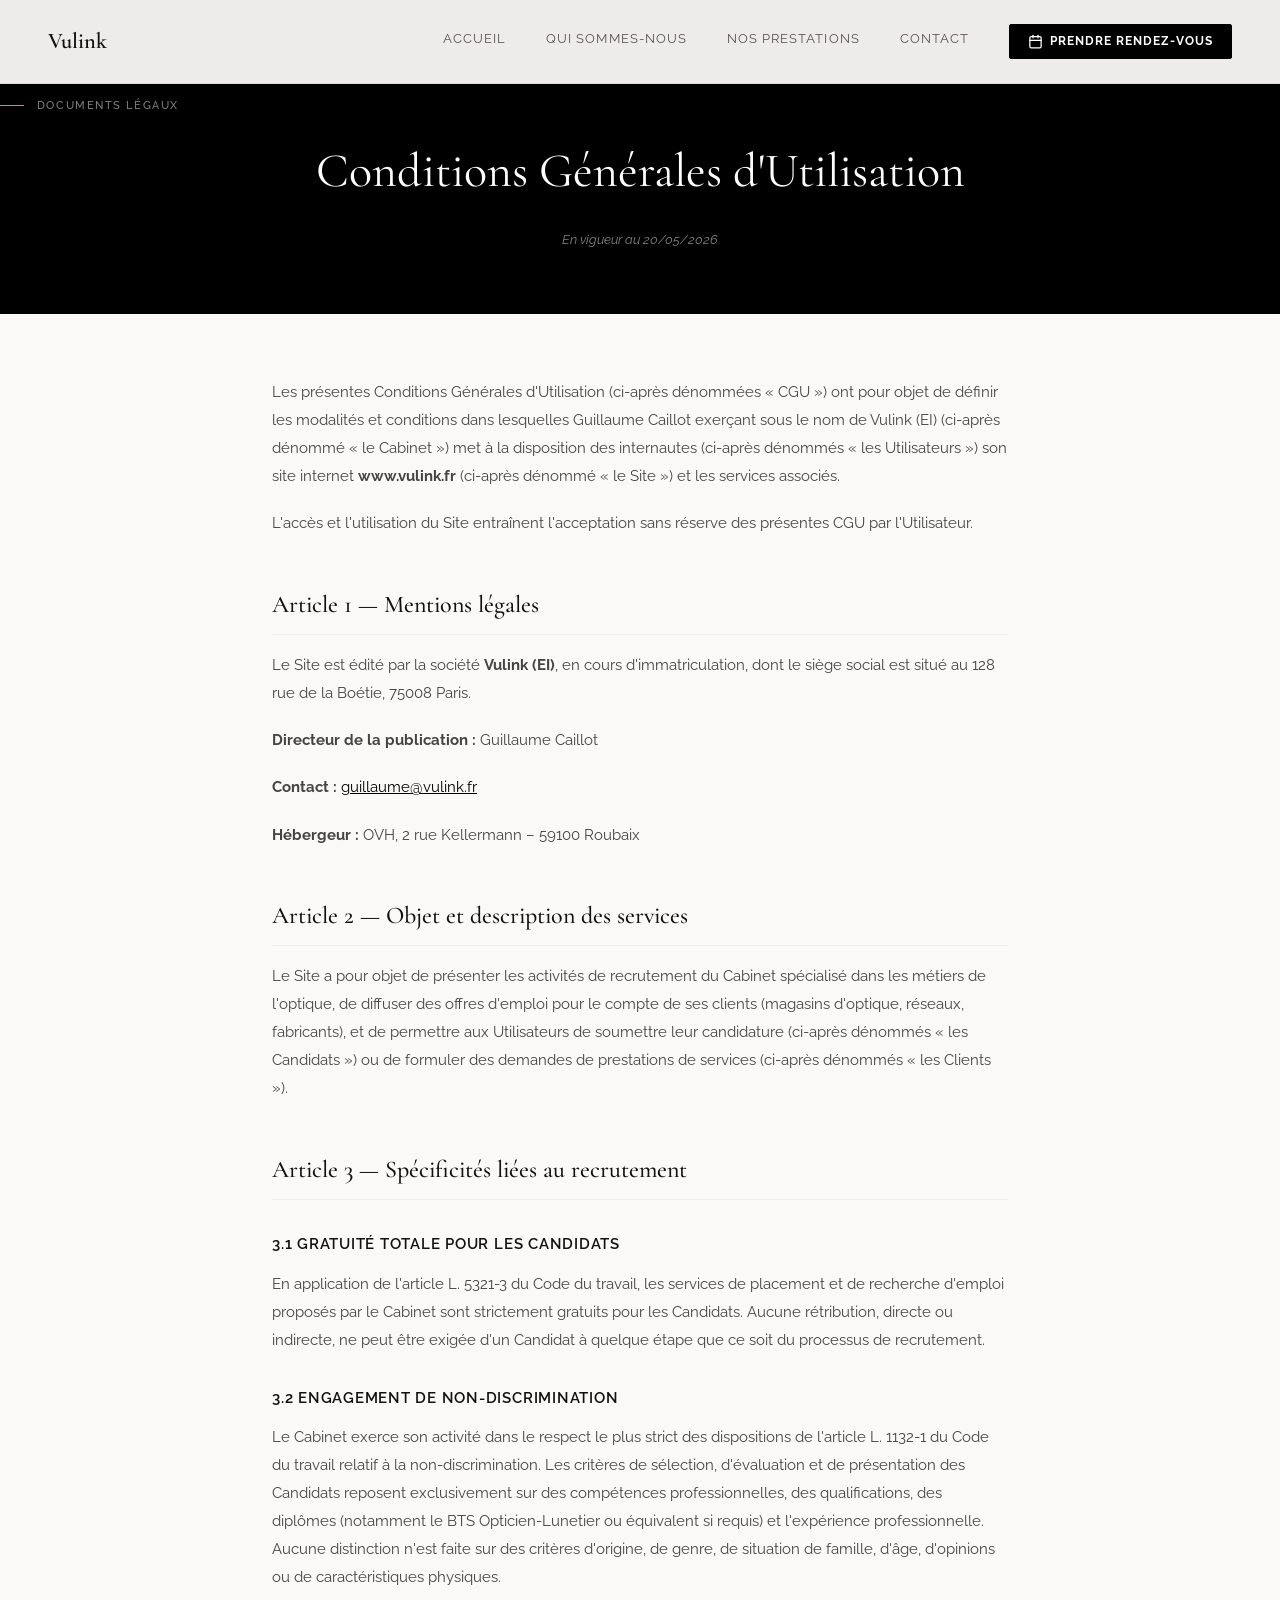
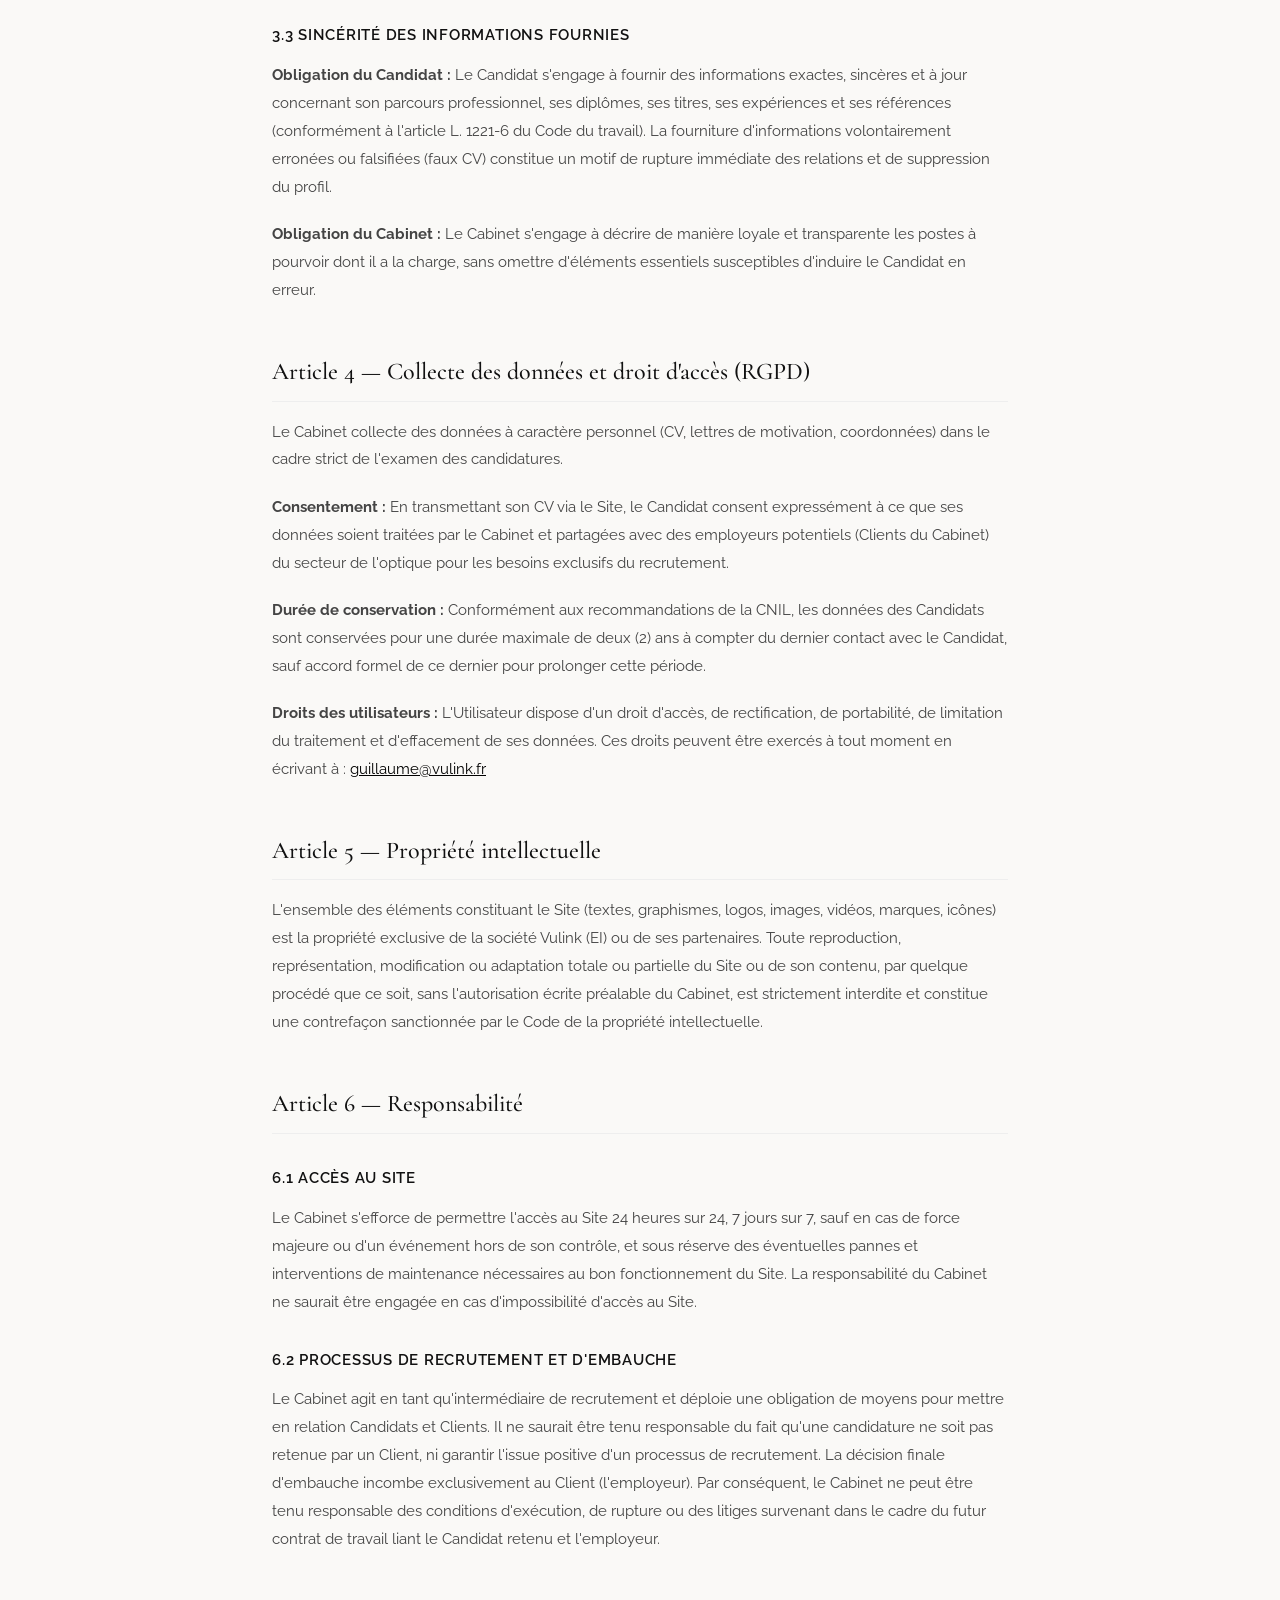
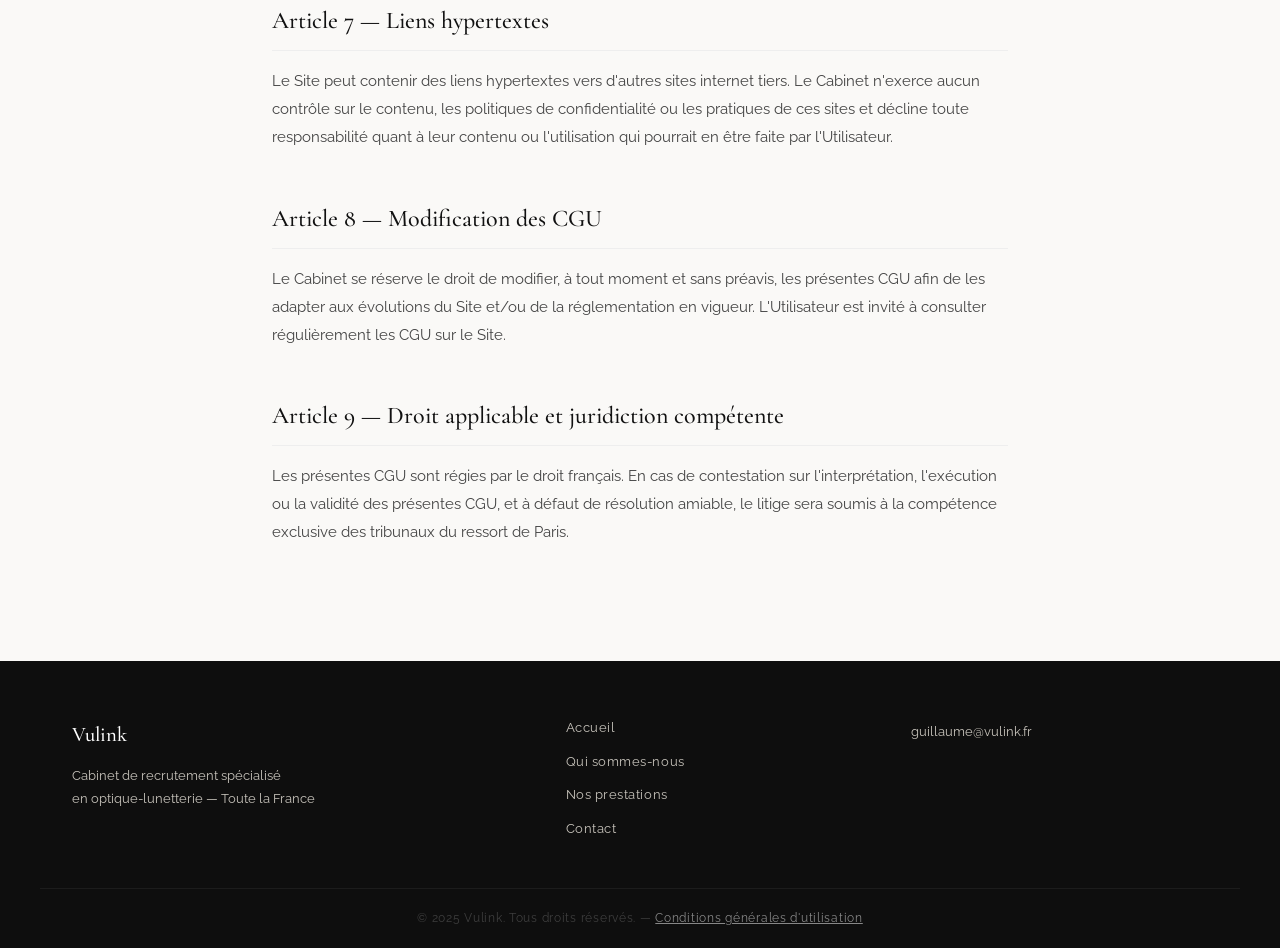
==== cgu.html @ ba127fbb "Add files via upload" ====
<!DOCTYPE html>
<html lang="fr">
<head>
  <meta charset="UTF-8" />
  <meta name="viewport" content="width=device-width, initial-scale=1.0"/>
  <title>CGU — Vulink Cabinet de Recrutement en Optique</title>
  <link rel="preconnect" href="https://fonts.googleapis.com">
  <link rel="preconnect" href="https://fonts.gstatic.com" crossorigin>
  <link href="https://fonts.googleapis.com/css2?family=Cormorant+Garamond:wght@300;400;500;600&family=Raleway:wght@300;400;500;600&display=swap" rel="stylesheet">
  <link rel="stylesheet" href="style.css">
  <style>
    .cgu-hero {
      background: #000;
      color: #fff;
      padding: 6rem 0 4rem;
      text-align: center;
    }
    .cgu-hero .section-label {
      color: rgba(255,255,255,0.5);
      letter-spacing: 0.14em;
      font-size: 0.7rem;
      text-transform: uppercase;
      font-family: 'Raleway', sans-serif;
      margin-bottom: 1rem;
    }
    .cgu-hero h1 {
      font-family: 'Cormorant Garamond', serif;
      font-size: clamp(2rem, 4vw, 3rem);
      font-weight: 400;
      margin: 0 0 1rem;
    }
    .cgu-hero .date {
      font-family: 'Raleway', sans-serif;
      font-size: 0.8rem;
      color: rgba(255,255,255,0.5);
      font-style: italic;
    }

    .cgu-body {
      max-width: 800px;
      margin: 0 auto;
      padding: 4rem 2rem 6rem;
    }
    .cgu-body h2 {
      font-family: 'Cormorant Garamond', serif;
      font-size: 1.5rem;
      font-weight: 500;
      color: #111;
      margin: 3rem 0 1rem;
      padding-bottom: 0.5rem;
      border-bottom: 1px solid #eee;
    }
    .cgu-body h3 {
      font-family: 'Raleway', sans-serif;
      font-size: 0.95rem;
      font-weight: 600;
      color: #111;
      margin: 2rem 0 0.75rem;
      text-transform: uppercase;
      letter-spacing: 0.05em;
    }
    .cgu-body p {
      font-family: 'Raleway', sans-serif;
      font-size: 0.92rem;
      color: #444;
      line-height: 1.9;
      margin: 0 0 1.2rem;
    }
    .cgu-body a {
      color: #000;
      text-decoration: underline;
    }

    /* Nav CTA repris de index.html */
    .nav-cta,
    .nav-links .nav-cta,
    ul.nav-links li a.nav-cta {
      display: inline-flex !important;
      align-items: center !important;
      gap: 7px;
      padding: 9px 18px;
      background: #000000 !important;
      color: #ffffff !important;
      border: 1.5px solid #000000 !important;
      border-radius: 2px;
      font-family: 'Raleway', sans-serif;
      font-size: 0.78rem;
      font-weight: 700;
      letter-spacing: 0.08em;
      text-transform: uppercase;
      text-decoration: none !important;
      white-space: nowrap;
      transition: background 0.2s ease, box-shadow 0.2s ease;
      cursor: pointer;
      margin: 0 !important;
      padding-top: 9px !important;
      padding-bottom: 9px !important;
      line-height: 1 !important;
      vertical-align: middle !important;
      position: static !important;
      top: auto !important;
    }
    .nav-cta:hover,
    .nav-links .nav-cta:hover,
    ul.nav-links li a.nav-cta:hover {
      background: #222222 !important;
      color: #ffffff !important;
      box-shadow: 0 4px 18px rgba(0,0,0,0.25);
    }
    .mobile-cta {
      display: inline-flex;
      align-items: center;
      justify-content: center;
      gap: 8px;
      margin: 8px 20px 4px;
      padding: 11px 22px;
      background: #000000 !important;
      color: #ffffff !important;
      border: 1.5px solid #000000;
      border-radius: 2px;
      font-family: 'Raleway', sans-serif;
      font-size: 0.78rem;
      font-weight: 700;
      letter-spacing: 0.08em;
      text-transform: uppercase;
      text-decoration: none;
    }
    @media (max-width: 768px) {
      .nav-cta { display: none; }
      .cgu-body { padding: 3rem 1.5rem 4rem; }
    }
  </style>
</head>
<body>

  <!-- NAV (identique au reste du site) -->
  <nav class="nav">
    <a href="index.html" class="logo-img">
      <!-- Le logo est en base64 dans style.css / copié depuis index.html, on met un texte de secours -->
      <span style="font-family:'Cormorant Garamond',serif;font-size:1.4rem;font-weight:600;color:#111;text-decoration:none;">Vulink</span>
    </a>
    <ul class="nav-links">
      <li><a href="index.html">Accueil</a></li>
      <li><a href="qui-sommes-nous.html">Qui sommes-nous</a></li>
      <li><a href="nos-prestations.html">Nos prestations</a></li>
      <li><a href="contact.html">Contact</a></li>
      <li>
        <a href="https://calendly.com/guillaume-vulink/30min" target="_blank" rel="noopener noreferrer" class="nav-cta">
          <svg xmlns="http://www.w3.org/2000/svg" width="15" height="15" viewBox="0 0 24 24" fill="none" stroke="currentColor" stroke-width="2" stroke-linecap="round" stroke-linejoin="round" aria-hidden="true"><rect x="3" y="4" width="18" height="18" rx="2" ry="2"/><line x1="16" y1="2" x2="16" y2="6"/><line x1="8" y1="2" x2="8" y2="6"/><line x1="3" y1="10" x2="21" y2="10"/></svg>
          Prendre rendez-vous
        </a>
      </li>
    </ul>
    <button class="burger" onclick="toggleMenu()">☰</button>
  </nav>
  <div class="mobile-menu" id="mobileMenu">
    <a href="index.html">Accueil</a>
    <a href="qui-sommes-nous.html">Qui sommes-nous</a>
    <a href="nos-prestations.html">Nos prestations</a>
    <a href="contact.html">Contact</a>
    <a href="https://calendly.com/guillaume-vulink/30min" target="_blank" rel="noopener noreferrer" class="mobile-cta">
      Prendre rendez-vous
    </a>
  </div>

  <!-- HERO CGU -->
  <section class="cgu-hero">
    <div class="section-label">Documents légaux</div>
    <h1>Conditions Générales d'Utilisation</h1>
    <p class="date">En vigueur au 20/05/2026</p>
  </section>

  <!-- CONTENU CGU -->
  <div class="cgu-body">

    <p>Les présentes Conditions Générales d'Utilisation (ci-après dénommées « CGU ») ont pour objet de définir les modalités et conditions dans lesquelles Guillaume Caillot exerçant sous le nom de Vulink (EI) (ci-après dénommé « le Cabinet ») met à la disposition des internautes (ci-après dénommés « les Utilisateurs ») son site internet <strong>www.vulink.fr</strong> (ci-après dénommé « le Site ») et les services associés.</p>
    <p>L'accès et l'utilisation du Site entraînent l'acceptation sans réserve des présentes CGU par l'Utilisateur.</p>

    <h2>Article 1 — Mentions légales</h2>
    <p>Le Site est édité par la société <strong>Vulink (EI)</strong>, en cours d'immatriculation, dont le siège social est situé au 128 rue de la Boétie, 75008 Paris.</p>
    <p><strong>Directeur de la publication :</strong> Guillaume Caillot</p>
    <p><strong>Contact :</strong> <a href="mailto:guillaume@vulink.fr">guillaume@vulink.fr</a></p>
    <p><strong>Hébergeur :</strong> OVH, 2 rue Kellermann – 59100 Roubaix</p>

    <h2>Article 2 — Objet et description des services</h2>
    <p>Le Site a pour objet de présenter les activités de recrutement du Cabinet spécialisé dans les métiers de l'optique, de diffuser des offres d'emploi pour le compte de ses clients (magasins d'optique, réseaux, fabricants), et de permettre aux Utilisateurs de soumettre leur candidature (ci-après dénommés « les Candidats ») ou de formuler des demandes de prestations de services (ci-après dénommés « les Clients »).</p>

    <h2>Article 3 — Spécificités liées au recrutement</h2>

    <h3>3.1 Gratuité totale pour les Candidats</h3>
    <p>En application de l'article L. 5321-3 du Code du travail, les services de placement et de recherche d'emploi proposés par le Cabinet sont strictement gratuits pour les Candidats. Aucune rétribution, directe ou indirecte, ne peut être exigée d'un Candidat à quelque étape que ce soit du processus de recrutement.</p>

    <h3>3.2 Engagement de non-discrimination</h3>
    <p>Le Cabinet exerce son activité dans le respect le plus strict des dispositions de l'article L. 1132-1 du Code du travail relatif à la non-discrimination. Les critères de sélection, d'évaluation et de présentation des Candidats reposent exclusivement sur des compétences professionnelles, des qualifications, des diplômes (notamment le BTS Opticien-Lunetier ou équivalent si requis) et l'expérience professionnelle. Aucune distinction n'est faite sur des critères d'origine, de genre, de situation de famille, d'âge, d'opinions ou de caractéristiques physiques.</p>

    <h3>3.3 Sincérité des informations fournies</h3>
    <p><strong>Obligation du Candidat :</strong> Le Candidat s'engage à fournir des informations exactes, sincères et à jour concernant son parcours professionnel, ses diplômes, ses titres, ses expériences et ses références (conformément à l'article L. 1221-6 du Code du travail). La fourniture d'informations volontairement erronées ou falsifiées (faux CV) constitue un motif de rupture immédiate des relations et de suppression du profil.</p>
    <p><strong>Obligation du Cabinet :</strong> Le Cabinet s'engage à décrire de manière loyale et transparente les postes à pourvoir dont il a la charge, sans omettre d'éléments essentiels susceptibles d'induire le Candidat en erreur.</p>

    <h2>Article 4 — Collecte des données et droit d'accès (RGPD)</h2>
    <p>Le Cabinet collecte des données à caractère personnel (CV, lettres de motivation, coordonnées) dans le cadre strict de l'examen des candidatures.</p>
    <p><strong>Consentement :</strong> En transmettant son CV via le Site, le Candidat consent expressément à ce que ses données soient traitées par le Cabinet et partagées avec des employeurs potentiels (Clients du Cabinet) du secteur de l'optique pour les besoins exclusifs du recrutement.</p>
    <p><strong>Durée de conservation :</strong> Conformément aux recommandations de la CNIL, les données des Candidats sont conservées pour une durée maximale de deux (2) ans à compter du dernier contact avec le Candidat, sauf accord formel de ce dernier pour prolonger cette période.</p>
    <p><strong>Droits des utilisateurs :</strong> L'Utilisateur dispose d'un droit d'accès, de rectification, de portabilité, de limitation du traitement et d'effacement de ses données. Ces droits peuvent être exercés à tout moment en écrivant à : <a href="mailto:guillaume@vulink.fr">guillaume@vulink.fr</a></p>

    <h2>Article 5 — Propriété intellectuelle</h2>
    <p>L'ensemble des éléments constituant le Site (textes, graphismes, logos, images, vidéos, marques, icônes) est la propriété exclusive de la société Vulink (EI) ou de ses partenaires. Toute reproduction, représentation, modification ou adaptation totale ou partielle du Site ou de son contenu, par quelque procédé que ce soit, sans l'autorisation écrite préalable du Cabinet, est strictement interdite et constitue une contrefaçon sanctionnée par le Code de la propriété intellectuelle.</p>

    <h2>Article 6 — Responsabilité</h2>

    <h3>6.1 Accès au Site</h3>
    <p>Le Cabinet s'efforce de permettre l'accès au Site 24 heures sur 24, 7 jours sur 7, sauf en cas de force majeure ou d'un événement hors de son contrôle, et sous réserve des éventuelles pannes et interventions de maintenance nécessaires au bon fonctionnement du Site. La responsabilité du Cabinet ne saurait être engagée en cas d'impossibilité d'accès au Site.</p>

    <h3>6.2 Processus de recrutement et d'embauche</h3>
    <p>Le Cabinet agit en tant qu'intermédiaire de recrutement et déploie une obligation de moyens pour mettre en relation Candidats et Clients. Il ne saurait être tenu responsable du fait qu'une candidature ne soit pas retenue par un Client, ni garantir l'issue positive d'un processus de recrutement. La décision finale d'embauche incombe exclusivement au Client (l'employeur). Par conséquent, le Cabinet ne peut être tenu responsable des conditions d'exécution, de rupture ou des litiges survenant dans le cadre du futur contrat de travail liant le Candidat retenu et l'employeur.</p>

    <h2>Article 7 — Liens hypertextes</h2>
    <p>Le Site peut contenir des liens hypertextes vers d'autres sites internet tiers. Le Cabinet n'exerce aucun contrôle sur le contenu, les politiques de confidentialité ou les pratiques de ces sites et décline toute responsabilité quant à leur contenu ou l'utilisation qui pourrait en être faite par l'Utilisateur.</p>

    <h2>Article 8 — Modification des CGU</h2>
    <p>Le Cabinet se réserve le droit de modifier, à tout moment et sans préavis, les présentes CGU afin de les adapter aux évolutions du Site et/ou de la réglementation en vigueur. L'Utilisateur est invité à consulter régulièrement les CGU sur le Site.</p>

    <h2>Article 9 — Droit applicable et juridiction compétente</h2>
    <p>Les présentes CGU sont régies par le droit français. En cas de contestation sur l'interprétation, l'exécution ou la validité des présentes CGU, et à défaut de résolution amiable, le litige sera soumis à la compétence exclusive des tribunaux du ressort de Paris.</p>

  </div>

  <!-- FOOTER -->
  <footer class="footer">
    <div class="container footer-inner">
      <div class="footer-brand">
        <span style="font-family:'Cormorant Garamond',serif;font-size:1.3rem;font-weight:500;color:#fff;display:block;margin-bottom:0.8rem;">Vulink</span>
        <p>Cabinet de recrutement spécialisé<br>en optique-lunetterie — Toute la France</p>
      </div>
      <div class="footer-links">
        <a href="index.html">Accueil</a>
        <a href="qui-sommes-nous.html">Qui sommes-nous</a>
        <a href="nos-prestations.html">Nos prestations</a>
        <a href="contact.html">Contact</a>
      </div>
      <div class="footer-contact">
        <a href="mailto:guillaume@vulink.fr">guillaume@vulink.fr</a>
      </div>
    </div>
    <div class="footer-bottom">
      <p>© 2025 Vulink. Tous droits réservés. — <a href="cgu.html" style="color:rgba(255,255,255,0.5);text-decoration:underline;">Conditions générales d'utilisation</a></p>
    </div>
  </footer>

  <script src="main.js"></script>

</body>
</html>
---- style.css ----
/* ============================================================
   VULINK — Stylesheet
   Palette: Blanc cassé / Noir profond / Or discret
   Fonts: Cormorant Garamond (titres) + DM Sans (corps)
   ============================================================ */

:root {
  --black: #0e0e0e;
  --white: #faf9f7;
  --grey-light: #f0eeeb;
  --grey-mid: #c8c4bc;
  --grey-dark: #5a5652;
  --gold: #b8975a;
  --gold-light: #d4b47a;
  --font-display: 'Cormorant Garamond', serif;
  --font-body: 'Raleway', sans-serif;
  --transition: 0.3s cubic-bezier(0.4, 0, 0.2, 1);
  --radius: 2px;
}

*, *::before, *::after { box-sizing: border-box; margin: 0; padding: 0; }

html { scroll-behavior: smooth; }

body {
  background: var(--white);
  color: var(--black);
  font-family: var(--font-body);
  font-size: 16px;
  line-height: 1.7;
  -webkit-font-smoothing: antialiased;
}

a { text-decoration: none; color: inherit; }
img { max-width: 100%; display: block; }

.container {
  max-width: 1200px;
  margin: 0 auto;
  padding: 0 2rem;
}

/* ── NAVIGATION ── */
.nav {
  position: fixed;
  top: 0; left: 0; right: 0;
  z-index: 100;
  display: flex;
  align-items: center;
  justify-content: space-between;
  padding: 1.4rem 3rem;
  background: rgba(250, 249, 247, 0.95);
  backdrop-filter: blur(12px);
  border-bottom: 1px solid rgba(0,0,0,0.06);
  transition: var(--transition);
}

.logo-img img { display: block; height: 90px; width: auto; mix-blend-mode: multiply; }

.logo {
  font-family: var(--font-display);
  font-size: 1.6rem;
  font-weight: 600;
  letter-spacing: 0.2em;
  color: var(--black);
}

.nav-links {
  list-style: none;
  display: flex;
  gap: 2.5rem;
}

.nav-links a {
  font-size: 0.82rem;
  font-weight: 400;
  letter-spacing: 0.08em;
  text-transform: uppercase;
  color: var(--grey-dark);
  transition: var(--transition);
  position: relative;
  padding-bottom: 2px;
}

.nav-links a::after {
  content: '';
  position: absolute;
  bottom: -2px; left: 0;
  width: 0; height: 1px;
  background: var(--gold);
  transition: var(--transition);
}

.nav-links a:hover, .nav-links a.active {
  color: var(--black);
}
.nav-links a:hover::after, .nav-links a.active::after {
  width: 100%;
}

.burger {
  display: none;
  background: none;
  border: none;
  font-size: 1.4rem;
  cursor: pointer;
  color: var(--black);
}

.mobile-menu {
  display: none;
  flex-direction: column;
  position: fixed;
  top: 70px; left: 0; right: 0;
  background: var(--white);
  padding: 1.5rem 2rem;
  border-bottom: 1px solid rgba(0,0,0,0.08);
  z-index: 99;
  gap: 1.2rem;
}

.mobile-menu a {
  font-size: 0.9rem;
  letter-spacing: 0.06em;
  text-transform: uppercase;
  color: var(--grey-dark);
}

.mobile-menu.open { display: flex; }

/* ── BUTTONS ── */
.btn {
  display: inline-block;
  padding: 0.85rem 2.2rem;
  font-family: var(--font-body);
  font-size: 0.8rem;
  font-weight: 500;
  letter-spacing: 0.1em;
  text-transform: uppercase;
  border-radius: var(--radius);
  transition: var(--transition);
  cursor: pointer;
}

.btn-primary {
  background: var(--black);
  color: var(--white);
  border: 1px solid var(--black);
}
.btn-primary:hover {
  background: var(--gold);
  border-color: var(--gold);
}

.btn-secondary {
  background: transparent;
  color: var(--black);
  border: 1px solid rgba(0,0,0,0.25);
}
.btn-secondary:hover {
  border-color: var(--black);
  background: rgba(0,0,0,0.04);
}

.btn-light {
  background: var(--white);
  color: var(--black);
  border: 1px solid var(--white);
}
.btn-light:hover {
  background: var(--gold);
  border-color: var(--gold);
  color: var(--white);
}

/* ── HERO ── */
.hero {
  min-height: 100vh;
  display: flex;
  align-items: center;
  position: relative;
  overflow: hidden;
  padding: 8rem 3rem 5rem;
}

.hero-bg {
  position: absolute;
  inset: 0;
  background: linear-gradient(135deg, #faf9f7 0%, #f0eeeb 50%, #e8e4de 100%);
  z-index: 0;
}

.hero-bg::before {
  content: '';
  position: absolute;
  top: -20%; right: -10%;
  width: 55vw; height: 55vw;
  border-radius: 50%;
  background: radial-gradient(circle, rgba(184,151,90,0.08) 0%, transparent 70%);
}

.hero-content {
  position: relative;
  z-index: 1;
  max-width: 680px;
  animation: fadeUp 0.9s ease both;
}

.hero-tag {
  font-size: 0.78rem;
  font-weight: 500;
  letter-spacing: 0.18em;
  text-transform: uppercase;
  color: var(--gold);
  margin-bottom: 1.5rem;
  display: flex;
  align-items: center;
  gap: 0.8rem;
}

.hero-tag::before {
  content: '';
  display: inline-block;
  width: 30px; height: 1px;
  background: var(--gold);
}

.hero-title {
  font-family: var(--font-display);
  font-size: clamp(3rem, 6vw, 5.5rem);
  font-weight: 300;
  line-height: 0.95;
  color: var(--black);
  margin-bottom: 1.8rem;
}

.hero-title em {
  font-style: italic;
  font-weight: 300;
  color: var(--black);
}

.hero-subtitle {
  font-size: 1.05rem;
  color: var(--grey-dark);
  max-width: 480px;
  line-height: 1.8;
  margin-bottom: 2.5rem;
}

.hero-cta {
  display: flex;
  gap: 1rem;
  flex-wrap: wrap;
}

.hero-deco {
  position: absolute;
  right: 5%; top: 50%;
  transform: translateY(-50%);
  z-index: 0;
  pointer-events: none;
}

.deco-line {
  width: 1px;
  height: 200px;
  background: linear-gradient(to bottom, transparent, rgba(0,0,0,0.15), transparent);
  margin: 0 auto 2rem;
}

.deco-circle {
  width: 120px; height: 120px;
  border: 1px solid rgba(0,0,0,0.1);
  border-radius: 50%;
  margin: 0 auto;
}

/* ── SECTIONS COMMUNES ── */
.section {
  padding: 6rem 0;
}

.section-label {
  font-size: 0.75rem;
  font-weight: 500;
  letter-spacing: 0.2em;
  text-transform: uppercase;
  color: var(--gold);
  margin-bottom: 1rem;
  display: flex;
  align-items: center;
  gap: 0.8rem;
}
.section-label::before {
  content: '';
  display: inline-block;
  width: 24px; height: 1px;
  background: var(--gold);
}


.section-label--dark {
  color: var(--black);
}
.section-label--dark::before {
  background: var(--black);
}

.section-title {
  font-family: var(--font-display);
  font-size: clamp(2rem, 4vw, 3.2rem);
  font-weight: 300;
  line-height: 1.2;
  color: var(--black);
  margin-bottom: 2rem;
}

/* ── EXPERTISE GRID ── */
.expertise {
  background: var(--white);
}

.expertise > .container > h2 {
  max-width: 500px;
  margin-bottom: 3.5rem;
}

.expertise-grid {
  display: grid;
  grid-template-columns: repeat(3, 1fr);
  gap: 2px;
}

.expertise-card {
  background: var(--grey-light);
  padding: 2.5rem;
  transition: var(--transition);
  position: relative;
  overflow: hidden;
}

.expertise-card::before {
  content: '';
  position: absolute;
  bottom: 0; left: 0;
  width: 0; height: 2px;
  background: var(--gold);
  transition: var(--transition);
}

.expertise-card:hover::before { width: 100%; }

.expertise-card:hover {
  background: var(--black);
  color: var(--white);
}

.expertise-card:hover .card-number { color: var(--gold); }
.expertise-card:hover h3 { color: var(--white); }
.expertise-card:hover p { color: var(--grey-mid); }

.card-number {
  font-family: var(--font-display);
  font-size: 3rem;
  font-weight: 300;
  color: var(--grey-mid);
  line-height: 1;
  margin-bottom: 1.2rem;
  transition: var(--transition);
}

.expertise-card h3 {
  font-family: var(--font-display);
  font-size: 1.3rem;
  font-weight: 500;
  margin-bottom: 1rem;
  color: var(--black);
  transition: var(--transition);
}

.expertise-card p {
  font-size: 0.9rem;
  line-height: 1.7;
  color: var(--grey-dark);
  transition: var(--transition);
}

/* ── PROFILS ── */
.profils {
  background: var(--black);
  color: var(--white);
}

.profils .section-title { color: var(--white); }

.profils-inner {
  display: grid;
  grid-template-columns: 1fr 1fr;
  gap: 5rem;
  align-items: center;
}

.profils-text p {
  color: var(--grey-mid);
  font-size: 0.95rem;
}

.profil-item {
  display: flex;
  align-items: center;
  gap: 1rem;
  padding: 0.9rem 0;
  border-bottom: 1px solid rgba(255,255,255,0.06);
  font-size: 0.9rem;
  color: var(--grey-mid);
  transition: var(--transition);
}

.profil-item:hover { color: var(--white); }
.profil-item:hover .dot { background: var(--gold); }

.dot {
  width: 5px; height: 5px;
  border-radius: 50%;
  background: var(--gold);
  flex-shrink: 0;
  transition: var(--transition);
}

/* ── CTA BAND ── */
.cta-band {
  background: var(--gold);
  padding: 3.5rem 0;
}

.cta-band .container {
  display: flex;
  align-items: center;
  justify-content: space-between;
  gap: 2rem;
  flex-wrap: wrap;
}

.cta-text {
  font-family: var(--font-display);
  font-size: clamp(1.3rem, 2.5vw, 1.8rem);
  font-weight: 300;
  color: var(--white);
}

/* ── PAGE HERO (pages internes) ── */
.page-hero {
  padding: 10rem 3rem 5rem;
  background: linear-gradient(135deg, #faf9f7 0%, #f0eeeb 100%);
  position: relative;
  overflow: hidden;
}

.page-hero::before {
  content: '';
  position: absolute;
  top: 0; right: 0;
  width: 40vw; height: 100%;
  background: linear-gradient(to left, rgba(184,151,90,0.05), transparent);
}

.page-hero-content { max-width: 700px; position: relative; z-index: 1; }

.page-hero h1 {
  font-family: var(--font-display);
  font-size: clamp(2.5rem, 5vw, 4rem);
  font-weight: 300;
  line-height: 1.15;
  margin-bottom: 1.2rem;
}

.page-hero h1 em {
  font-style: italic;
  color: var(--gold);
}

.page-hero p {
  font-size: 1.05rem;
  color: var(--grey-dark);
  max-width: 520px;
  line-height: 1.8;
}

/* ── QUI SOMMES NOUS ── */
.about-section {
  padding: 5rem 0;
}

.about-intro {
  display: grid;
  grid-template-columns: 1fr 1.6fr;
  gap: 5rem;
  align-items: start;
  margin-bottom: 5rem;
}

.about-intro .section-label { margin-bottom: 2rem; }

.about-intro-text p {
  font-size: 1.1rem;
  line-height: 1.9;
  color: var(--grey-dark);
  margin-bottom: 1.2rem;
}

.about-intro-text p strong {
  color: var(--black);
  font-weight: 500;
}

.values-grid {
  display: grid;
  grid-template-columns: repeat(2, 1fr);
  gap: 2px;
  margin-top: 3rem;
}

.value-card {
  background: var(--grey-light);
  padding: 2.2rem;
}

.value-card h4 {
  font-family: var(--font-display);
  font-size: 1.2rem;
  font-weight: 500;
  margin-bottom: 0.7rem;
  color: var(--black);
}

.value-card p {
  font-size: 0.88rem;
  color: var(--grey-dark);
  line-height: 1.7;
}

.gold-line {
  width: 40px; height: 2px;
  background: var(--gold);
  margin-bottom: 1.5rem;
}

/* ── PRESTATIONS ── */
.prestations-section {
  padding: 5rem 0;
}

.prestation-block {
  display: grid;
  grid-template-columns: 1fr 1.8fr;
  gap: 4rem;
  align-items: start;
  padding: 3.5rem 0;
  border-top: 1px solid rgba(0,0,0,0.08);
}

.prestation-number {
  font-family: var(--font-display);
  font-size: 5rem;
  font-weight: 300;
  color: var(--grey-mid);
  line-height: 1;
}

.prestation-content h3 {
  font-family: var(--font-display);
  font-size: 1.8rem;
  font-weight: 400;
  color: var(--black);
  margin-bottom: 1rem;
}

.prestation-content p {
  font-size: 0.92rem;
  color: var(--grey-dark);
  line-height: 1.8;
  margin-bottom: 1.2rem;
}

.prestation-tags {
  display: flex;
  flex-wrap: wrap;
  gap: 0.5rem;
  margin-top: 1.2rem;
}

.tag {
  display: inline-block;
  padding: 0.3rem 0.9rem;
  font-size: 0.75rem;
  letter-spacing: 0.06em;
  border: 1px solid rgba(0,0,0,0.15);
  border-radius: 30px;
  color: var(--grey-dark);
}

/* ── METHODOLOGIE ── */
.methodo-section {
  background: var(--black);
  padding: 5rem 0;
  color: var(--white);
}

.methodo-section .section-title { color: var(--white); margin-bottom: 3rem; }

.methodo-steps {
  display: grid;
  grid-template-columns: repeat(4, 1fr);
  gap: 1px;
}

.methodo-step {
  background: rgba(255,255,255,0.03);
  padding: 2.2rem 1.8rem;
  border-left: 1px solid rgba(255,255,255,0.06);
  transition: var(--transition);
}

.methodo-step:hover { background: rgba(184,151,90,0.08); }

.step-num {
  font-family: var(--font-display);
  font-size: 2.5rem;
  color: var(--gold);
  font-weight: 300;
  line-height: 1;
  margin-bottom: 1rem;
}

.methodo-step h4 {
  font-family: var(--font-display);
  font-size: 1.1rem;
  font-weight: 400;
  color: var(--white);
  margin-bottom: 0.8rem;
}

.methodo-step p {
  font-size: 0.85rem;
  color: var(--grey-mid);
  line-height: 1.7;
}

/* ── CONTACT ── */
.contact-section {
  padding: 5rem 0;
}

.contact-grid {
  display: grid;
  grid-template-columns: 1fr 1.4fr;
  gap: 5rem;
  align-items: start;
}

.contact-info h3 {
  font-family: var(--font-display);
  font-size: 1.4rem;
  font-weight: 400;
  margin-bottom: 1.5rem;
}

.contact-info p {
  font-size: 0.92rem;
  color: var(--grey-dark);
  line-height: 1.8;
  margin-bottom: 2rem;
}

.contact-detail {
  display: flex;
  flex-direction: column;
  gap: 1rem;
}

.contact-detail a {
  font-size: 0.9rem;
  color: var(--black);
  display: flex;
  align-items: center;
  gap: 0.8rem;
  transition: var(--transition);
}

.contact-detail a:hover { color: var(--gold); }

.contact-detail a::before {
  content: '→';
  color: var(--gold);
}

/* ── FORM ── */
.contact-form {
  display: flex;
  flex-direction: column;
  gap: 1.2rem;
}

.form-row {
  display: grid;
  grid-template-columns: 1fr 1fr;
  gap: 1rem;
}

.form-group {
  display: flex;
  flex-direction: column;
  gap: 0.4rem;
}

.form-group label {
  font-size: 0.75rem;
  font-weight: 500;
  letter-spacing: 0.08em;
  text-transform: uppercase;
  color: var(--grey-dark);
}

.form-group input,
.form-group select,
.form-group textarea {
  background: var(--grey-light);
  border: 1px solid transparent;
  border-radius: var(--radius);
  padding: 0.85rem 1rem;
  font-family: var(--font-body);
  font-size: 0.9rem;
  color: var(--black);
  transition: var(--transition);
  outline: none;
  width: 100%;
}

.form-group input:focus,
.form-group select:focus,
.form-group textarea:focus {
  border-color: var(--gold);
  background: var(--white);
}

.form-group textarea {
  height: 130px;
  resize: vertical;
}

.form-note {
  font-size: 0.8rem;
  color: var(--grey-dark);
  margin-top: -0.4rem;
}

.form-success {
  display: none;
  background: rgba(184,151,90,0.1);
  border: 1px solid var(--gold);
  border-radius: var(--radius);
  padding: 1.2rem 1.5rem;
  font-size: 0.9rem;
  color: var(--black);
}

/* ── FOOTER ── */
.footer {
  background: var(--black);
  color: var(--white);
  padding: 3.5rem 0 0;
}

.footer-inner {
  display: grid;
  grid-template-columns: 1.5fr 1fr 1fr;
  gap: 3rem;
  padding-bottom: 3rem;
  border-bottom: 1px solid rgba(255,255,255,0.06);
}

.footer-brand .logo-img img { display: block; height: 90px; width: auto; mix-blend-mode: multiply; }

.logo {
  display: block;
  margin-bottom: 0.8rem;
  font-size: 1.4rem;
}

.footer-brand p {
  font-size: 0.82rem;
  color: var(--grey-mid);
  line-height: 1.7;
}

.footer-links {
  display: flex;
  flex-direction: column;
  gap: 0.7rem;
}

.footer-links a {
  font-size: 0.82rem;
  color: var(--grey-mid);
  transition: var(--transition);
  letter-spacing: 0.04em;
}
.footer-links a:hover { color: var(--gold); }

.footer-contact a {
  font-size: 0.82rem;
  color: var(--grey-mid);
  transition: var(--transition);
}
.footer-contact a:hover { color: var(--gold); }

.footer-bottom {
  padding: 1.2rem 2rem;
  text-align: center;
}

.footer-bottom p {
  font-size: 0.75rem;
  color: rgba(255,255,255,0.2);
  letter-spacing: 0.06em;
}

/* ── ANIMATIONS ── */
@keyframes fadeUp {
  from { opacity: 0; transform: translateY(30px); }
  to { opacity: 1; transform: translateY(0); }
}

.fade-up {
  opacity: 0;
  transform: translateY(24px);
  transition: opacity 0.7s ease, transform 0.7s ease;
}
.fade-up.visible {
  opacity: 1;
  transform: translateY(0);
}

/* ── RESPONSIVE ── */
@media (max-width: 900px) {
  .nav { padding: 1rem 1.5rem; }
  .nav-links { display: none; }
  .burger { display: block; }
  .logo-img img { height: 42px; }
  .mobile-menu { top: 65px; }

  .hero { padding: 7rem 1.5rem 4rem; }
  .hero-deco { display: none; }

  .expertise-grid { grid-template-columns: 1fr; }
  .profils-inner { grid-template-columns: 1fr; gap: 3rem; }
  .methodo-steps { grid-template-columns: repeat(2, 1fr); }

  .about-intro { grid-template-columns: 1fr; gap: 2rem; }
  .values-grid { grid-template-columns: 1fr; }

  .prestation-block { grid-template-columns: 1fr; gap: 1rem; }
  .prestation-number { font-size: 3rem; }

  .contact-grid { grid-template-columns: 1fr; gap: 3rem; }
  .form-row { grid-template-columns: 1fr; }

  .footer-inner { grid-template-columns: 1fr; gap: 2rem; }

  .cta-band .container { flex-direction: column; text-align: center; }
  .page-hero { padding: 8rem 1.5rem 4rem; }
}

@media (max-width: 600px) {
  .methodo-steps { grid-template-columns: 1fr; }
  .hero-title { font-size: 2.5rem; }
}

/* ── PAGE HERO WITH IMAGE ── */
.page-hero--with-image {
  display: flex;
  align-items: center;
  justify-content: space-between;
  gap: 3rem;
  padding-right: 0;
}

.page-hero--with-image .page-hero-content {
  flex: 0 0 50%;
}

.page-hero-image {
  flex: 0 0 45%;
  height: 100%;
  position: absolute;
  right: 0;
  top: 0;
  bottom: 0;
  width: 45%;
  overflow: hidden;
}

.page-hero-image img {
  width: 100%;
  height: 100%;
  object-fit: cover;
  object-position: center;
  display: block;
  filter: grayscale(15%);
}

@media (max-width: 900px) {
  .page-hero--with-image {
    flex-direction: column;
    padding-right: 1.5rem;
  }
  .page-hero-image {
    position: relative;
    width: 100%;
    height: 240px;
    flex: none;
  }
}

/* ── HERO WITH IMAGE ── */
.hero--with-image {
  padding-right: 0;
}

.hero-image-block {
  position: absolute;
  right: 0;
  top: 0;
  bottom: 0;
  width: 48%;
  overflow: hidden;
}

.hero-image-block img {
  width: 100%;
  height: 100%;
  object-fit: cover;
  object-position: center top;
  display: block;
}

@media (max-width: 900px) {
  .hero-image-block {
    display: none;
  }
}
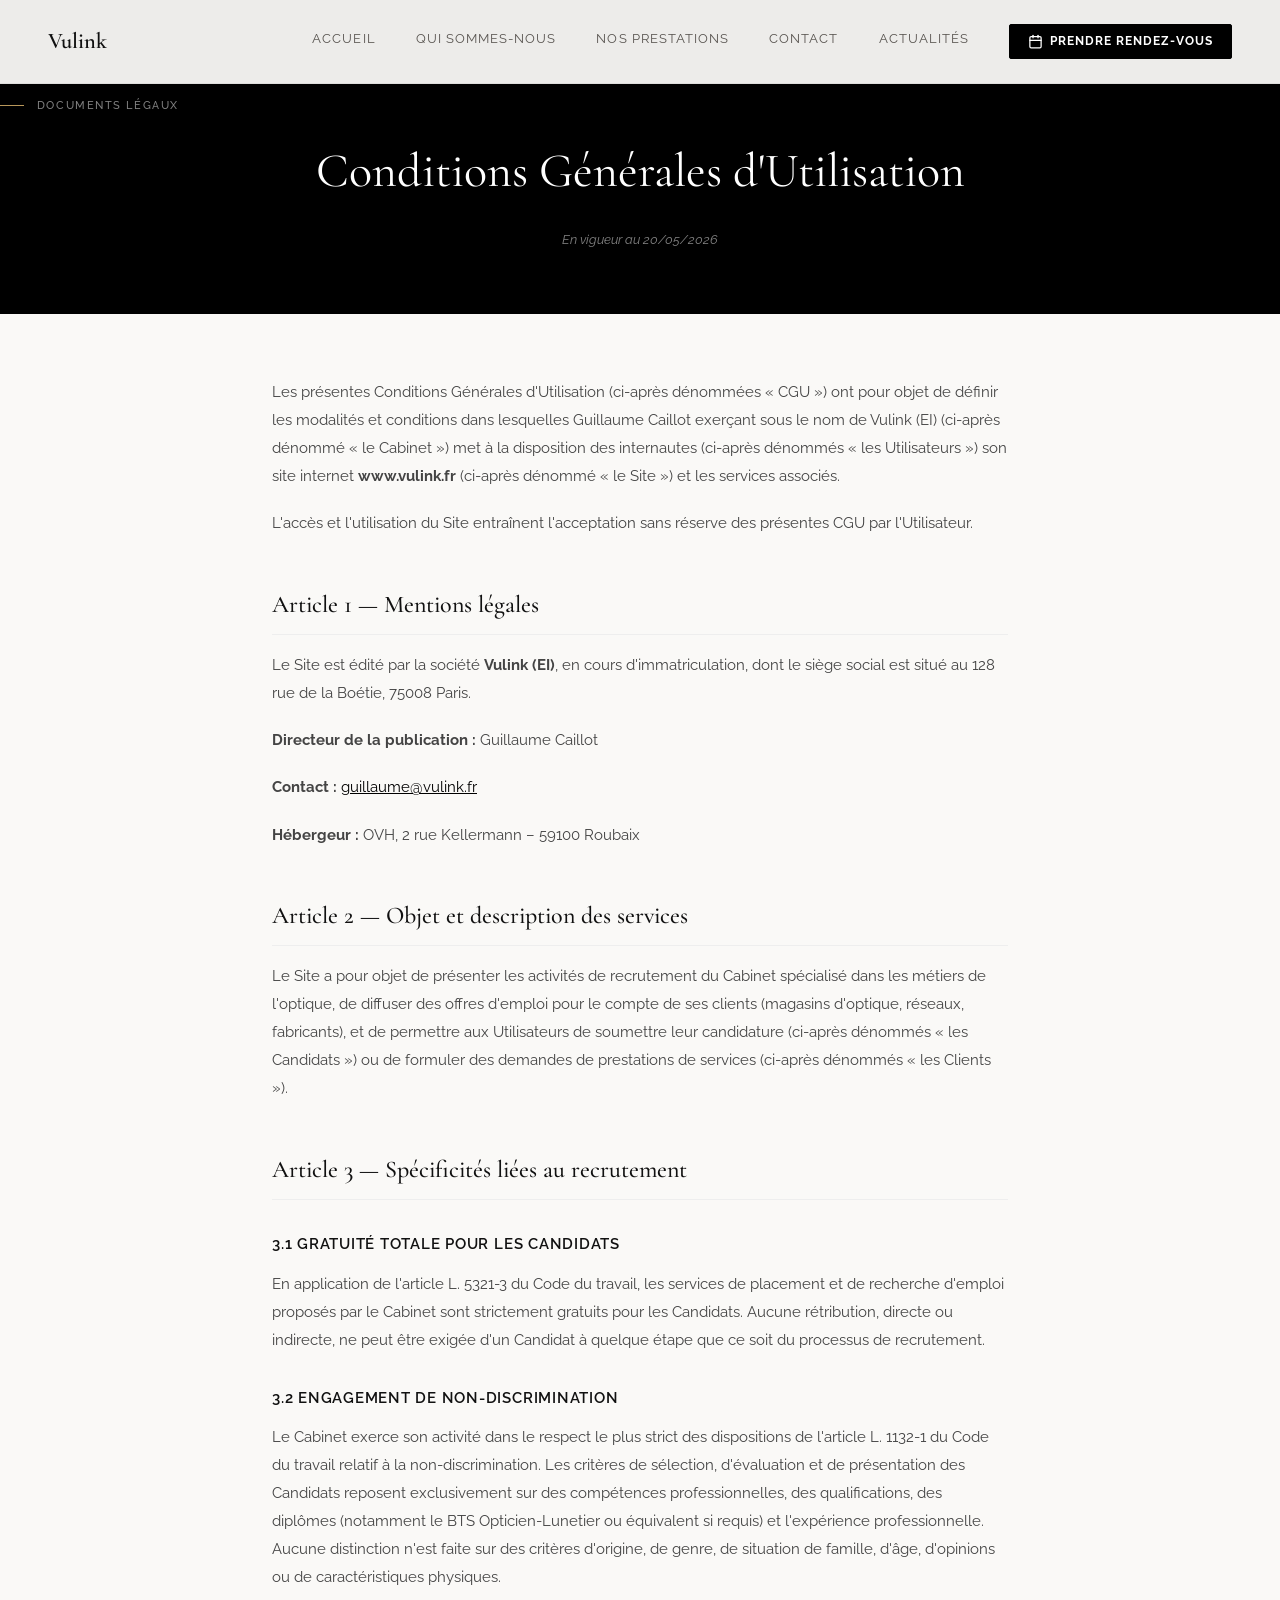
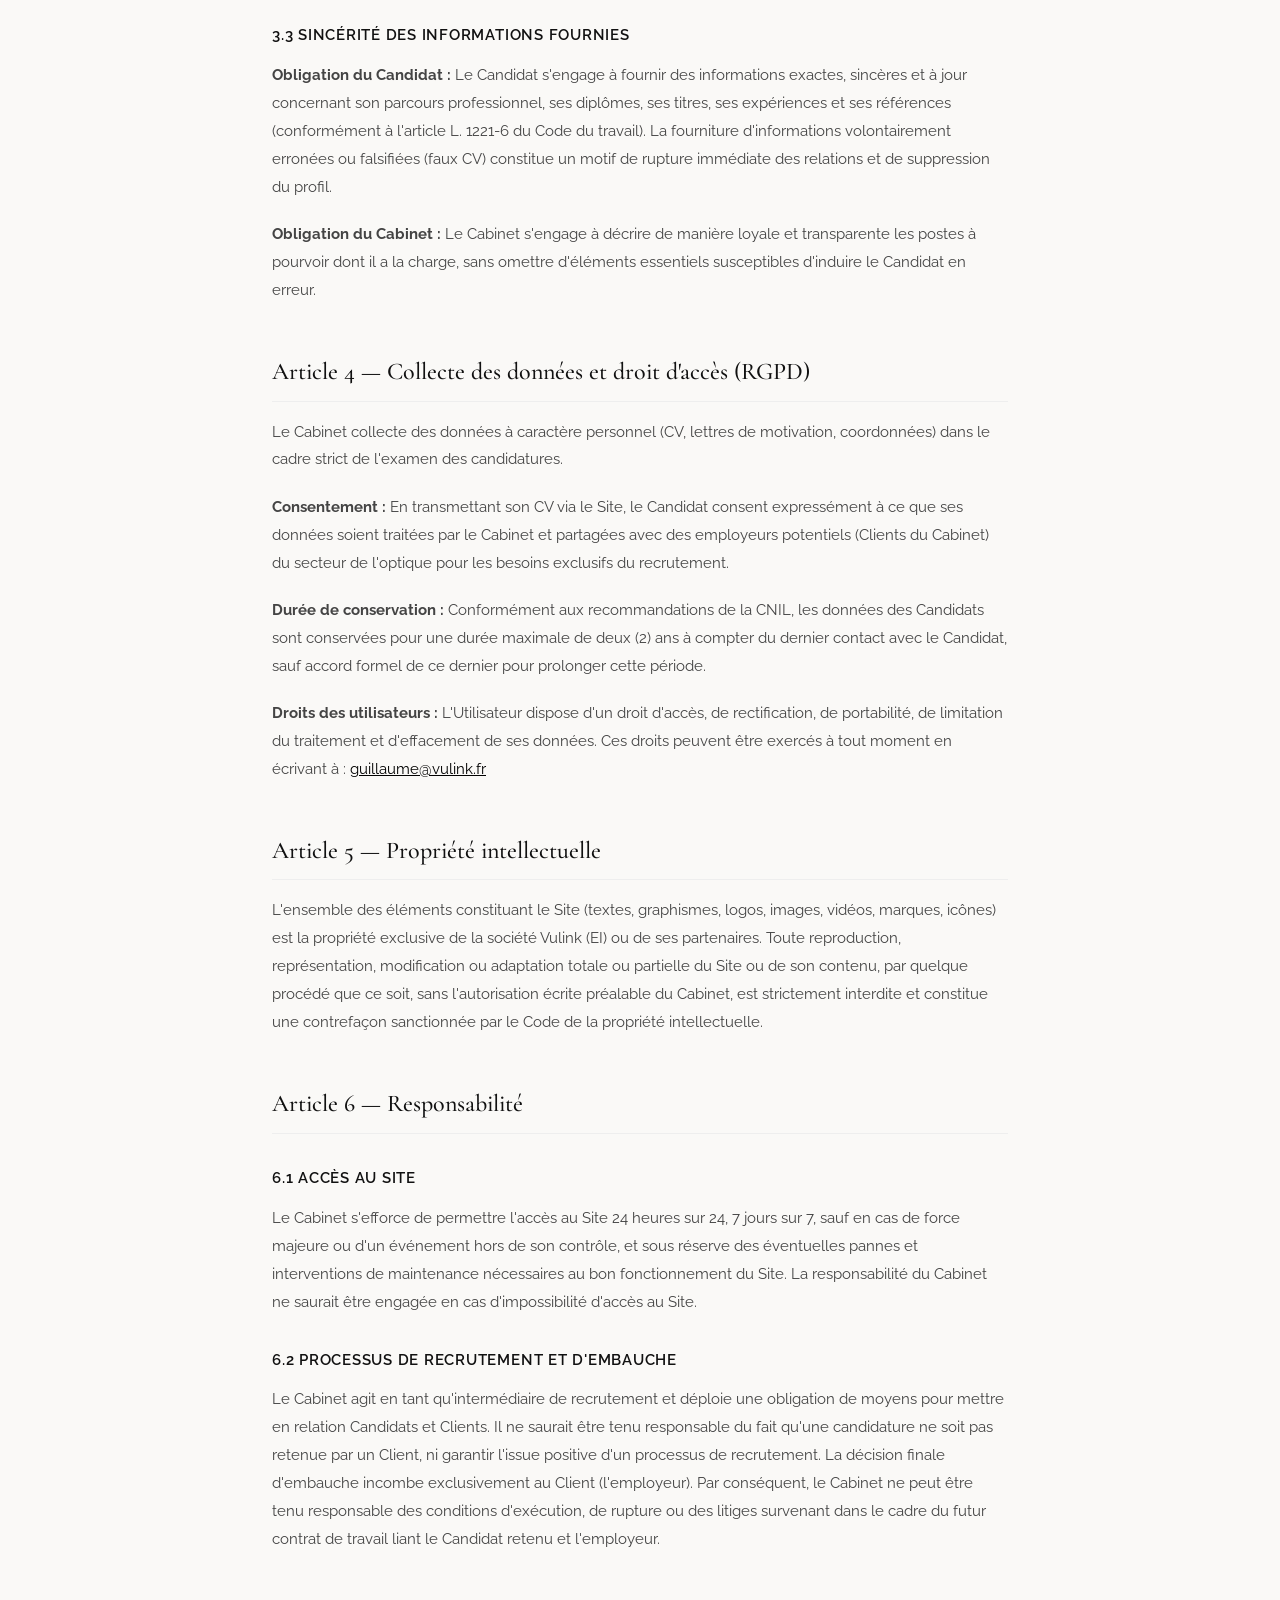
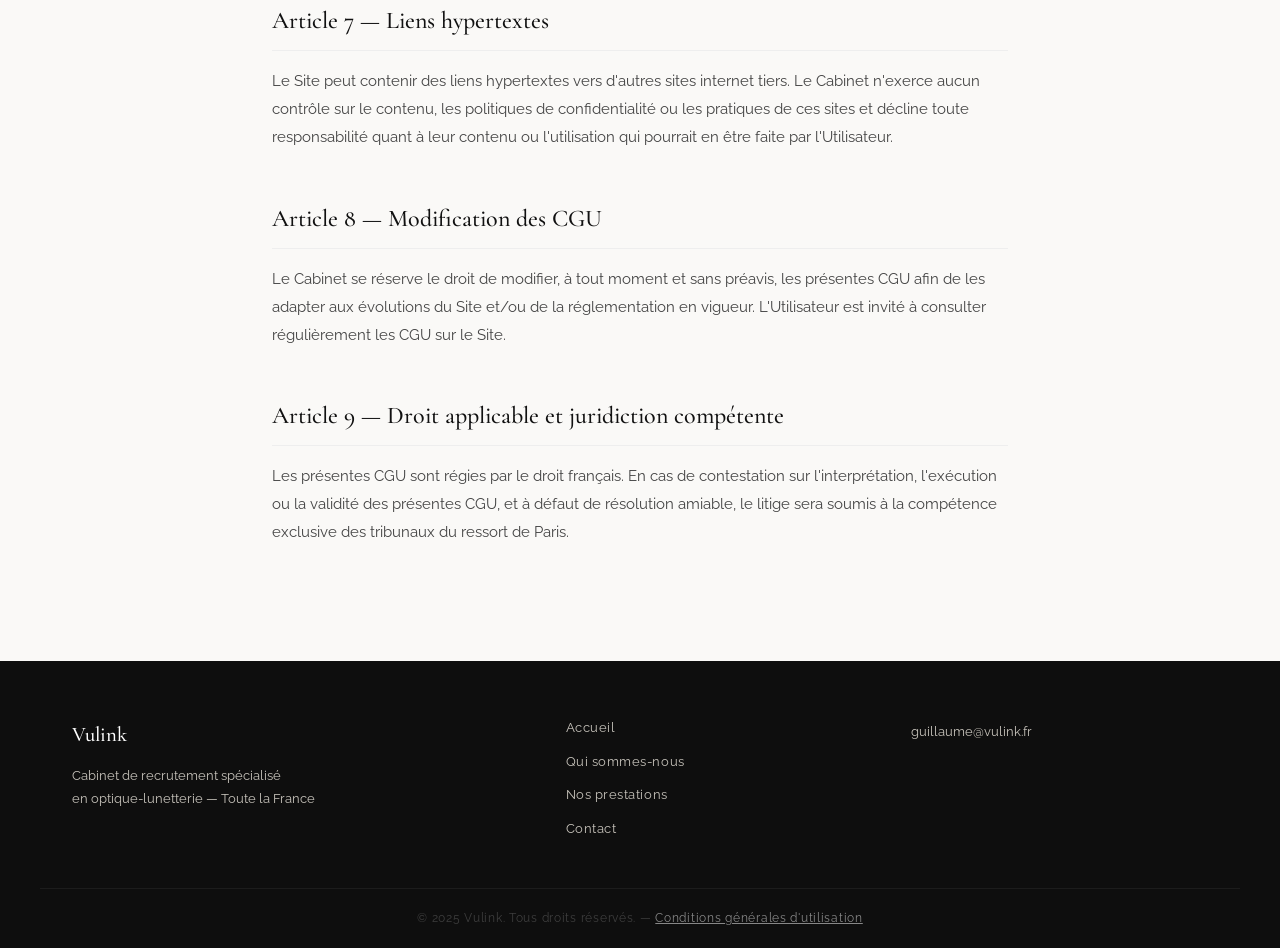
==== commit 4342588e: "Add files via upload" ====
--- a/cgu.html
+++ b/cgu.html
@@ -144,6 +144,7 @@
       <li><a href="qui-sommes-nous.html">Qui sommes-nous</a></li>
       <li><a href="nos-prestations.html">Nos prestations</a></li>
       <li><a href="contact.html">Contact</a></li>
+      <li><a href="blog.html">Actualités</a></li>
       <li>
         <a href="https://calendly.com/guillaume-vulink/30min" target="_blank" rel="noopener noreferrer" class="nav-cta">
           <svg xmlns="http://www.w3.org/2000/svg" width="15" height="15" viewBox="0 0 24 24" fill="none" stroke="currentColor" stroke-width="2" stroke-linecap="round" stroke-linejoin="round" aria-hidden="true"><rect x="3" y="4" width="18" height="18" rx="2" ry="2"/><line x1="16" y1="2" x2="16" y2="6"/><line x1="8" y1="2" x2="8" y2="6"/><line x1="3" y1="10" x2="21" y2="10"/></svg>
@@ -158,6 +159,7 @@
     <a href="qui-sommes-nous.html">Qui sommes-nous</a>
     <a href="nos-prestations.html">Nos prestations</a>
     <a href="contact.html">Contact</a>
+    <a href="blog.html">Actualités</a>
     <a href="https://calendly.com/guillaume-vulink/30min" target="_blank" rel="noopener noreferrer" class="mobile-cta">
       Prendre rendez-vous
     </a>
